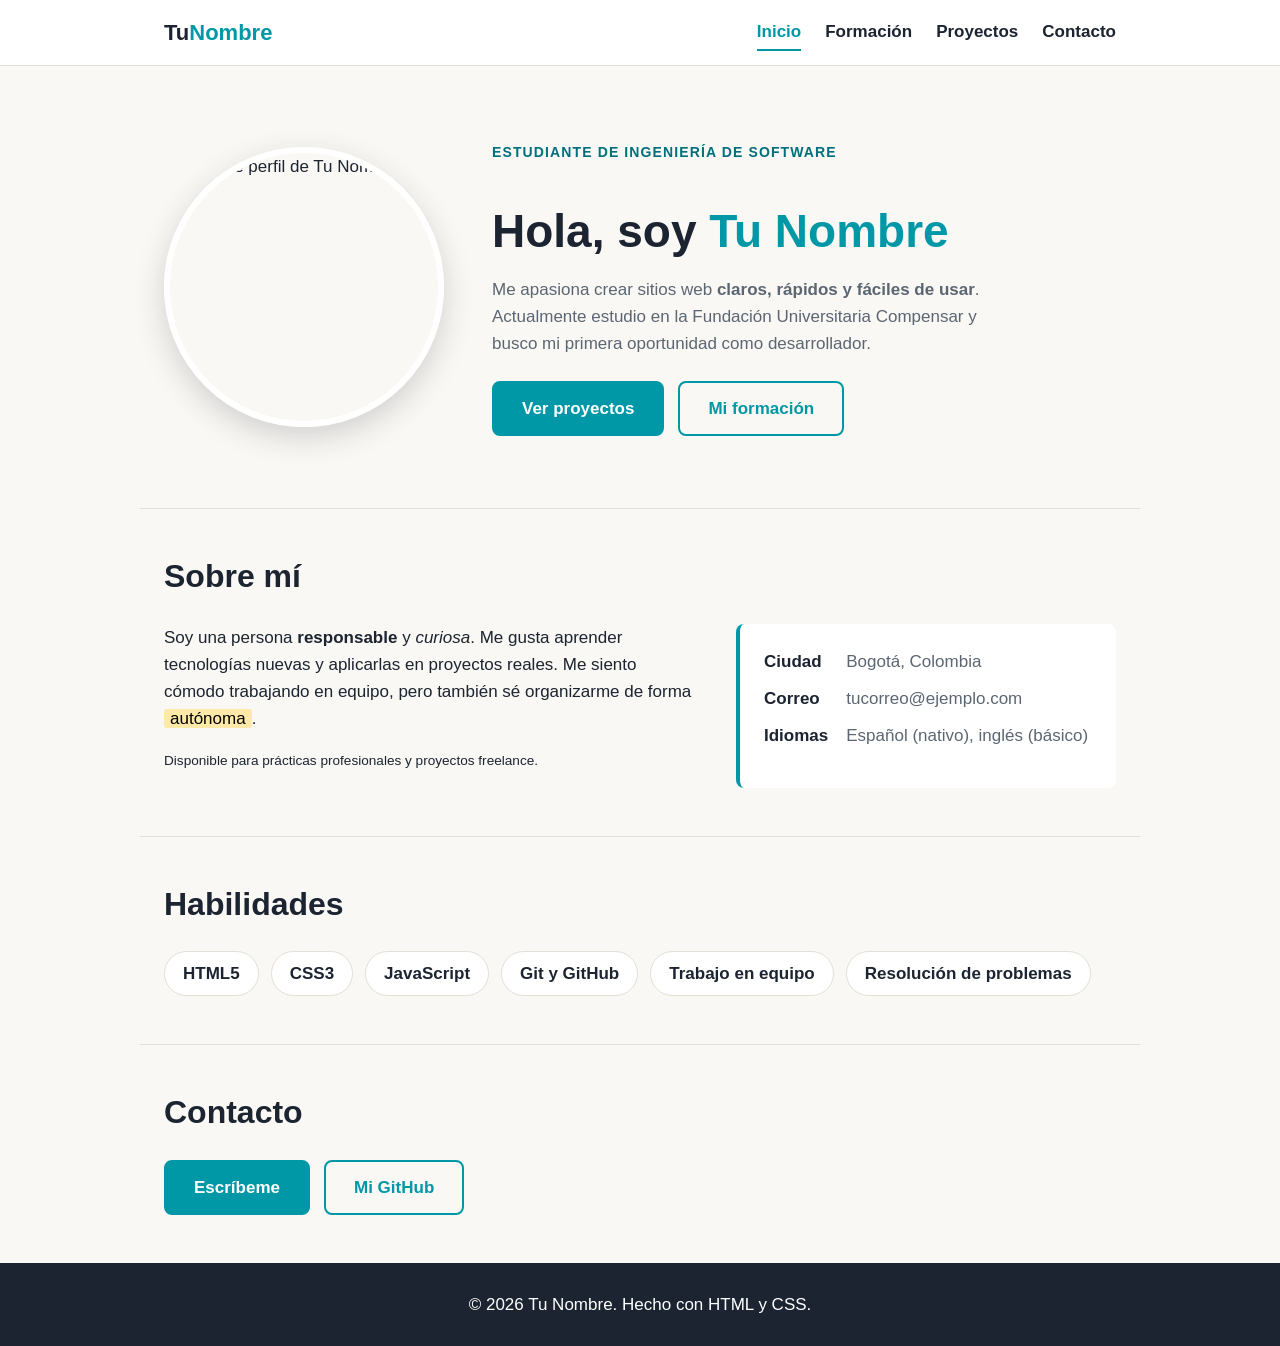
==== index.html @ be74432a "hoja de vida" ====
<!DOCTYPE html>
<html lang="es">
<head>
  <meta charset="UTF-8">
  <meta name="viewport" content="width=device-width, initial-scale=1.0">
  <meta name="description" content="Hoja de vida web de Tu Nombre, estudiante de Ingeniería de Software.">
  <title>Tu Nombre | Hoja de vida</title>
  <link rel="stylesheet" href="css/styles.css">
  <link rel="stylesheet" href="css/normalize.css">
</head>

<body>
  <!-- ENCABEZADO -->
  <header class="encabezado">
    <div class="encabezado-contenido">
      <a class="logo" href="index.html">Tu<span>Nombre</span></a>
      <nav class="menu">
        <a class="activo" href="index.html">Inicio</a>
        <a href="formacion.html">Formación</a>
        <a href="proyectos.html">Proyectos</a>
        <a href="#contacto">Contacto</a>
      </nav>
    </div>
  </header>

  <main>
    <!-- SECCIÓN INICIO -->
    <section class="inicio">
      <div class="foto">
        <img src="img/foto.svg" alt="Foto de perfil de Tu Nombre">
      </div>
      <div class="inicio-texto">
        <span class="etiqueta">Estudiante de Ingeniería de Software</span>
        <h1>Hola, soy <em>Tu Nombre</em></h1>
        <p>Me apasiona crear sitios web <strong>claros, rápidos y fáciles de usar</strong>. Actualmente estudio en la Fundación Universitaria Compensar y busco mi primera oportunidad como desarrollador.</p>
        <div class="botones">
          <a class="boton" href="proyectos.html">Ver proyectos</a>
          <a class="boton boton-claro" href="formacion.html">Mi formación</a>
        </div>
      </div>
    </section>

    <!-- SECCIÓN SOBRE MÍ -->
    <section class="seccion" id="sobre-mi">
      <h2>Sobre mí</h2>
      <div class="sobre-mi">
        <div class="sobre-mi-texto">
          <p>Soy una persona <strong>responsable</strong> y <em>curiosa</em>. Me gusta aprender tecnologías nuevas y aplicarlas en proyectos reales. Me siento cómodo trabajando en equipo, pero también sé organizarme de forma <mark>autónoma</mark>.</p>
          <p><small>Disponible para prácticas profesionales y proyectos freelance.</small></p>
        </div>
        <dl class="datos">
          <dt>Ciudad</dt>
          <dd>Bogotá, Colombia</dd>
          <dt>Correo</dt>
          <dd>tucorreo@ejemplo.com</dd>
          <dt>Idiomas</dt>
          <dd>Español (nativo), inglés (básico)</dd>
        </dl>
      </div>
    </section>

    <!-- SECCIÓN HABILIDADES -->
    <section class="seccion" id="habilidades">
      <h2>Habilidades</h2>
      <ul class="habilidades">
        <li>HTML5</li>
        <li>CSS3</li>
        <li>JavaScript</li>
        <li>Git y GitHub</li>
        <li>Trabajo en equipo</li>
        <li>Resolución de problemas</li>
      </ul>
    </section>

    <!-- SECCIÓN CONTACTO -->
    <section class="seccion" id="contacto">
      <h2>Contacto</h2>
      <div class="contacto">
        <a class="boton" href="mailto:tucorreo@ejemplo.com">Escríbeme</a>
        <a class="boton boton-claro" href="https://github.com/" target="_blank" rel="noopener noreferrer">Mi GitHub</a>
      </div>
    </section>
  </main>

  <!-- PIE DE PÁGINA -->
  <footer class="pie">
    <p>© 2026 Tu Nombre. Hecho con HTML y CSS.</p>
  </footer>
</body>
</html>
---- css/styles.css ----
/* PALETA DE COLORES */
:root {
  --tinta: #1b2430;
  --papel: #faf8f4;
  --acento: #0097A7;
  --acentoOscuro: #006f7c;
  --linea: #e4dfd6;
  --blanco: #fff;
  --gris: #5b6672;
}

/* estilos generales */
* {
  box-sizing: border-box;
  margin: 0;
  padding: 0;
}

html {
  scroll-behavior: smooth;
}

body {
  background: var(--papel);
  color: var(--tinta);
  font-family: 'Segoe UI', Roboto, Arial, sans-serif;
  font-size: 17px;
  line-height: 1.6;
}

img {
  display: block;
  max-width: 100%;
}

a {
  color: inherit;
  text-decoration: none;
}

h1, h2, h3 {
  line-height: 1.2;
}

mark {
  padding: 0 6px;
  background: #ffe9a8;
  border-radius: 3px;
}

/* ENCABEZADO */
.encabezado {
  position: sticky;
  top: 0;
  z-index: 10;
  background: var(--blanco);
  border-bottom: 1px solid var(--linea);
}

.encabezado-contenido {
  display: flex;
  align-items: center;
  justify-content: space-between;
  flex-wrap: wrap;
  gap: 12px;
  max-width: 1000px;
  margin: 0 auto;
  padding: 14px 24px;
}

.logo {
  font-size: 22px;
  font-weight: 800;
}

.logo span {
  color: var(--acento);
}

/* menu de navegacion */
.menu {
  display: flex;
  gap: 24px;
}

.menu a {
  padding: 4px 0;
  border-bottom: 2px solid transparent;
  font-weight: 600;
}

.menu a:hover,
.menu a.activo {
  color: var(--acento);
  border-bottom-color: var(--acento);
}

/* SECCIÓN INICIO */
.inicio {
  display: grid;
  grid-template-columns: 280px 1fr;
  align-items: center;
  gap: 48px;
  max-width: 1000px;
  margin: 0 auto;
  padding: 72px 24px;
}

.foto {
  width: 280px;
  height: 280px;
  overflow: hidden;
  border: 6px solid var(--blanco);
  border-radius: 50%;
  box-shadow: 0 10px 30px rgb(27 36 48 / 18%);
}

.foto img {
  width: 100%;
  height: 100%;
  object-fit: cover;
}

.etiqueta {
  display: inline-block;
  margin-bottom: 10px;
  color: var(--acentoOscuro);
  font-size: 14px;
  font-weight: 700;
  letter-spacing: 0.08em;
  text-transform: uppercase;
}

.inicio-texto h1 {
  margin-bottom: 16px;
  font-size: 46px;
}

.inicio-texto h1 em {
  color: var(--acento);
  font-style: normal;
}

.inicio-texto p {
  max-width: 520px;
  margin-bottom: 24px;
  color: var(--gris);
}

/* botones */
.botones,
.contacto {
  display: flex;
  flex-wrap: wrap;
  gap: 14px;
}

.boton {
  display: inline-block;
  padding: 12px 28px;
  background: var(--acento);
  border: 2px solid var(--acento);
  border-radius: 8px;
  color: var(--blanco);
  font-weight: 700;
  transition: background 0.2s ease;
}

.boton:hover {
  background: var(--acentoOscuro);
  border-color: var(--acentoOscuro);
}

.boton-claro {
  background: transparent;
  color: var(--acento);
}

.boton-claro:hover {
  background: var(--acento);
  color: var(--blanco);
}

/* SECCIONES */
.seccion {
  max-width: 1000px;
  margin: 0 auto;
  padding: 48px 24px;
  border-top: 1px solid var(--linea);
}

.seccion h2 {
  margin-bottom: 28px;
  font-size: 32px;
}

/* sobre mi */
.sobre-mi {
  display: grid;
  grid-template-columns: 1.4fr 1fr;
  gap: 40px;
}

.sobre-mi-texto p {
  margin-bottom: 14px;
}

.datos {
  display: grid;
  grid-template-columns: auto 1fr;
  gap: 10px 18px;
  align-content: start;
  padding: 24px;
  background: var(--blanco);
  border-left: 4px solid var(--acento);
  border-radius: 8px;
}

.datos dt {
  font-weight: 700;
}

.datos dd {
  color: var(--gris);
}

/* habilidades */
.habilidades {
  display: flex;
  flex-wrap: wrap;
  gap: 12px;
  list-style: none;
}

.habilidades li {
  padding: 8px 18px;
  background: var(--blanco);
  border: 1px solid var(--linea);
  border-radius: 30px;
  font-weight: 600;
}

.habilidades li:hover {
  background: var(--acento);
  border-color: var(--acento);
  color: var(--blanco);
}

/* TABLAS */
.tabla-contenedor {
  overflow-x: auto;
}

table {
  width: 100%;
  border-collapse: collapse;
  background: var(--blanco);
  border-radius: 8px;
}

caption {
  padding-bottom: 10px;
  color: var(--gris);
  font-style: italic;
  text-align: left;
}

th,
td {
  padding: 14px 16px;
  border-bottom: 1px solid var(--linea);
  text-align: left;
}

th {
  background: var(--tinta);
  color: var(--blanco);
}

tbody tr:hover {
  background: #eef8f9;
}

/* PROYECTOS */
.proyectos {
  display: grid;
  grid-template-columns: repeat(auto-fit, minmax(260px, 1fr));
  gap: 24px;
}

.proyecto {
  display: flex;
  flex-direction: column;
  gap: 8px;
  padding: 24px;
  background: var(--blanco);
  border-top: 4px solid var(--acento);
  border-radius: 8px;
  box-shadow: 0 4px 14px rgb(27 36 48 / 8%);
  transition: transform 0.2s ease;
}

.proyecto:hover {
  transform: translateY(-4px);
}

.proyecto p {
  color: var(--gris);
}

.enlace {
  margin-top: auto;
  color: var(--acento);
  font-weight: 700;
}

/* PIE DE PÁGINA */
.pie {
  padding: 28px 24px;
  background: var(--tinta);
  color: var(--blanco);
  text-align: center;
}

/* pantallas pequeñas */
@media (max-width: 760px) {
  .inicio {
    grid-template-columns: 1fr;
    justify-items: center;
    text-align: center;
    padding: 48px 24px;
  }

  .inicio-texto p {
    margin-left: auto;
    margin-right: auto;
  }

  .botones {
    justify-content: center;
  }

  .inicio-texto h1 {
    font-size: 36px;
  }

  .sobre-mi {
    grid-template-columns: 1fr;
  }
}
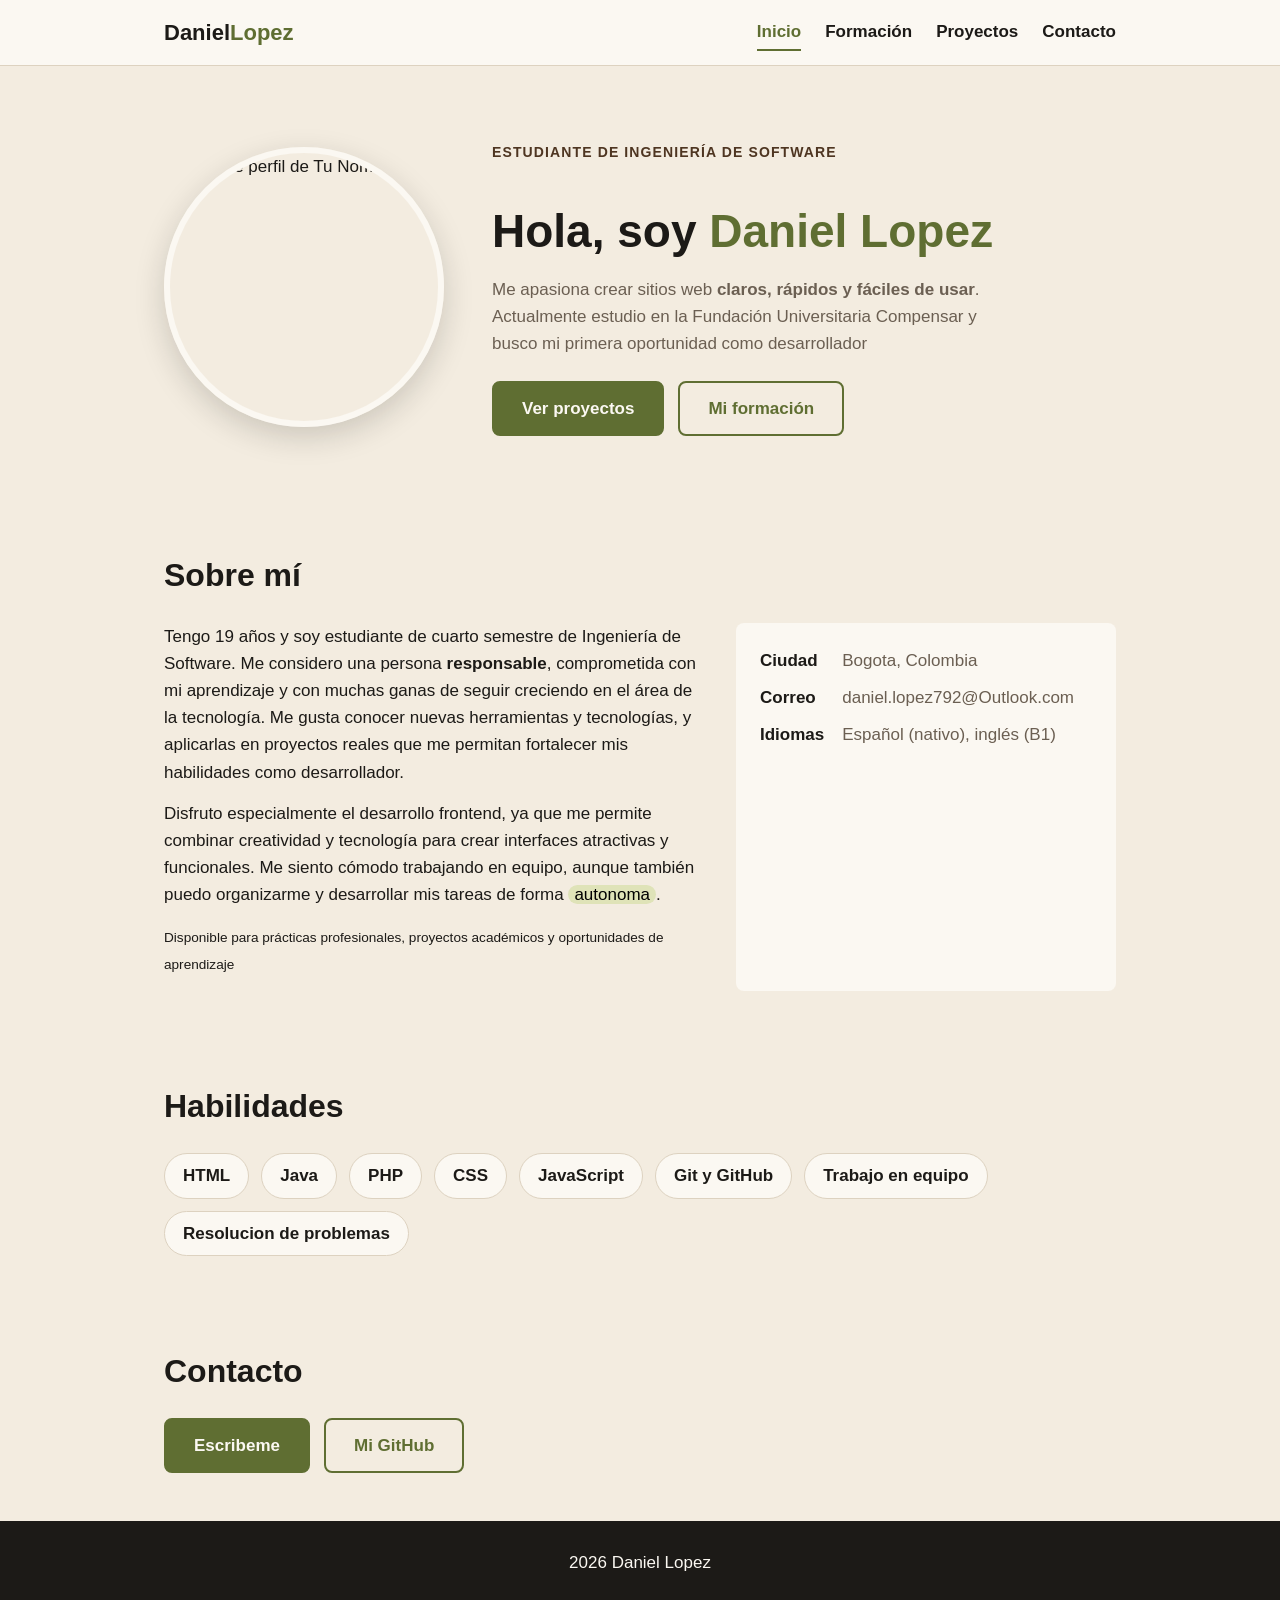
==== commit 75cdef28: "19/10" ====
--- a/index.html
+++ b/index.html
@@ -4,16 +4,17 @@
   <meta charset="UTF-8">
   <meta name="viewport" content="width=device-width, initial-scale=1.0">
   <meta name="description" content="Hoja de vida web de Tu Nombre, estudiante de Ingeniería de Software.">
-  <title>Tu Nombre | Hoja de vida</title>
+  <title>Daniel Lopez | Hoja de vida</title>
   <link rel="stylesheet" href="css/styles.css">
   <link rel="stylesheet" href="css/normalize.css">
 </head>
 
 <body>
-  <!-- ENCABEZADO -->
+  <!-- encabezado -->
+
   <header class="encabezado">
     <div class="encabezado-contenido">
-      <a class="logo" href="index.html">Tu<span>Nombre</span></a>
+      <a class="logo" href="index.html">Daniel<span>Lopez</span></a>
       <nav class="menu">
         <a class="activo" href="index.html">Inicio</a>
         <a href="formacion.html">Formación</a>
@@ -24,15 +25,17 @@
   </header>
 
   <main>
-    <!-- SECCIÓN INICIO -->
+
+    <!-- inicio -->
+
     <section class="inicio">
       <div class="foto">
         <img src="img/foto.svg" alt="Foto de perfil de Tu Nombre">
       </div>
       <div class="inicio-texto">
         <span class="etiqueta">Estudiante de Ingeniería de Software</span>
-        <h1>Hola, soy <em>Tu Nombre</em></h1>
-        <p>Me apasiona crear sitios web <strong>claros, rápidos y fáciles de usar</strong>. Actualmente estudio en la Fundación Universitaria Compensar y busco mi primera oportunidad como desarrollador.</p>
+        <h1>Hola, soy <em>Daniel Lopez</em></h1>
+        <p>Me apasiona crear sitios web <strong>claros, rápidos y fáciles de usar</strong>. Actualmente estudio en la Fundación Universitaria Compensar y busco mi primera oportunidad como desarrollador</p>
         <div class="botones">
           <a class="boton" href="proyectos.html">Ver proyectos</a>
           <a class="boton boton-claro" href="formacion.html">Mi formación</a>
@@ -40,51 +43,67 @@
       </div>
     </section>
 
-    <!-- SECCIÓN SOBRE MÍ -->
+    <!-- yo -->
+
     <section class="seccion" id="sobre-mi">
       <h2>Sobre mí</h2>
       <div class="sobre-mi">
         <div class="sobre-mi-texto">
-          <p>Soy una persona <strong>responsable</strong> y <em>curiosa</em>. Me gusta aprender tecnologías nuevas y aplicarlas en proyectos reales. Me siento cómodo trabajando en equipo, pero también sé organizarme de forma <mark>autónoma</mark>.</p>
-          <p><small>Disponible para prácticas profesionales y proyectos freelance.</small></p>
+          <p>
+      Tengo 19 años y soy estudiante de cuarto semestre de Ingeniería de Software. Me considero una persona
+    <strong>responsable</strong>, comprometida con mi aprendizaje y con muchas ganas de seguir creciendo en el área de la tecnología. Me gusta conocer nuevas herramientas y tecnologías, y aplicarlas en proyectos reales que me permitan fortalecer mis habilidades como desarrollador.
+          </p>
+
+      <p>
+      Disfruto especialmente el desarrollo frontend, ya que me permite combinar creatividad y tecnología para crear interfaces atractivas y funcionales. Me siento cómodo trabajando en equipo, aunque también puedo organizarme y desarrollar mis tareas de forma <mark>autonoma</mark>.
+      </p>
+
+      <p>
+      <small>Disponible para prácticas profesionales, proyectos académicos y oportunidades de aprendizaje</small>
+      </p>
+
         </div>
         <dl class="datos">
           <dt>Ciudad</dt>
-          <dd>Bogotá, Colombia</dd>
+          <dd>Bogota, Colombia</dd>
           <dt>Correo</dt>
-          <dd>tucorreo@ejemplo.com</dd>
+          <dd>daniel.lopez792@Outlook.com</dd>
           <dt>Idiomas</dt>
-          <dd>Español (nativo), inglés (básico)</dd>
+          <dd>Español (nativo), inglés (B1)</dd>
         </dl>
       </div>
     </section>
 
-    <!-- SECCIÓN HABILIDADES -->
+    <!-- skills -->
+
     <section class="seccion" id="habilidades">
       <h2>Habilidades</h2>
       <ul class="habilidades">
-        <li>HTML5</li>
-        <li>CSS3</li>
+        <li>HTML</li>
+        <li>Java</li>
+        <li>PHP</li>
+        <li>CSS</li>
         <li>JavaScript</li>
         <li>Git y GitHub</li>
         <li>Trabajo en equipo</li>
-        <li>Resolución de problemas</li>
+        <li>Resolucion de problemas</li>
       </ul>
     </section>
 
-    <!-- SECCIÓN CONTACTO -->
+    <!-- contacto-->
+     
     <section class="seccion" id="contacto">
       <h2>Contacto</h2>
       <div class="contacto">
-        <a class="boton" href="mailto:tucorreo@ejemplo.com">Escríbeme</a>
-        <a class="boton boton-claro" href="https://github.com/" target="_blank" rel="noopener noreferrer">Mi GitHub</a>
+        <a class="boton" href="daniel.lopez792@outlook.com">Escribeme</a>
+        <a class="boton boton-claro" href="https://github.com/daniprz792" target="_blank" rel="noopener noreferrer">Mi GitHub</a>
       </div>
     </section>
   </main>
 
-  <!-- PIE DE PÁGINA -->
+  <!-- footer -->
   <footer class="pie">
-    <p>© 2026 Tu Nombre. Hecho con HTML y CSS.</p>
+    <p> 2026 Daniel Lopez </p>
   </footer>
 </body>
 </html>
--- a/css/styles.css
+++ b/css/styles.css
@@ -1,12 +1,13 @@
 /* PALETA DE COLORES */
 :root {
-  --tinta: #1b2430;
-  --papel: #faf8f4;
-  --acento: #0097A7;
-  --acentoOscuro: #006f7c;
-  --linea: #e4dfd6;
-  --blanco: #fff;
-  --gris: #5b6672;
+  --negro: #1c1a17; /*negro*/
+  --beige: #f3ece0; /*beige*/
+  --verde: #5f6e32;  /*verde*/
+  --VerdeOscuro: #46531f;  /*verde oscuro*/
+  --cafe: #4e3521; 
+  --linea: #ddd2c0; 
+  --blanco: #fbf8f2;
+  --gris: #6b5f52;
 }
 
 /* estilos generales */
@@ -21,8 +22,8 @@
 }
 
 body {
-  background: var(--papel);
-  color: var(--tinta);
+  background: var(--beige);
+  color: var(--negro);
   font-family: 'Segoe UI', Roboto, Arial, sans-serif;
   font-size: 17px;
   line-height: 1.6;
@@ -44,11 +45,11 @@
 
 mark {
   padding: 0 6px;
-  background: #ffe9a8;
-  border-radius: 3px;
-}
-
-/* ENCABEZADO */
+  background: #dfe3b8;
+  border-radius: 2rem;
+}
+
+/* encabezado */
 .encabezado {
   position: sticky;
   top: 0;
@@ -74,10 +75,10 @@
 }
 
 .logo span {
-  color: var(--acento);
-}
-
-/* menu de navegacion */
+  color: var(--verde);
+}
+
+/* menu de nav */
 .menu {
   display: flex;
   gap: 24px;
@@ -91,11 +92,11 @@
 
 .menu a:hover,
 .menu a.activo {
-  color: var(--acento);
-  border-bottom-color: var(--acento);
-}
-
-/* SECCIÓN INICIO */
+  color: var(--verde);
+  border-bottom-color: var(--verde);
+}
+
+/*seccion inicio*/
 .inicio {
   display: grid;
   grid-template-columns: 280px 1fr;
@@ -112,7 +113,7 @@
   overflow: hidden;
   border: 6px solid var(--blanco);
   border-radius: 50%;
-  box-shadow: 0 10px 30px rgb(27 36 48 / 18%);
+  box-shadow: 0 10px 30px rgb(28 26 23 / 18%);
 }
 
 .foto img {
@@ -124,7 +125,7 @@
 .etiqueta {
   display: inline-block;
   margin-bottom: 10px;
-  color: var(--acentoOscuro);
+  color: var(--cafe);
   font-size: 14px;
   font-weight: 700;
   letter-spacing: 0.08em;
@@ -137,7 +138,7 @@
 }
 
 .inicio-texto h1 em {
-  color: var(--acento);
+  color: var(--verde);
   font-style: normal;
 }
 
@@ -158,8 +159,8 @@
 .boton {
   display: inline-block;
   padding: 12px 28px;
-  background: var(--acento);
-  border: 2px solid var(--acento);
+  background: var(--verde);
+  border: 2px solid var(--verde);
   border-radius: 8px;
   color: var(--blanco);
   font-weight: 700;
@@ -167,26 +168,25 @@
 }
 
 .boton:hover {
-  background: var(--acentoOscuro);
-  border-color: var(--acentoOscuro);
+  background: var(--VerdeOscuro);
+  border-color: var(--VerdeOscuro);
 }
 
 .boton-claro {
   background: transparent;
-  color: var(--acento);
+  color: var(--verde);
 }
 
 .boton-claro:hover {
-  background: var(--acento);
-  color: var(--blanco);
-}
-
-/* SECCIONES */
+  background: var(--verde);
+  color: var(--blanco);
+}
+
+/*secciones*/
 .seccion {
   max-width: 1000px;
   margin: 0 auto;
   padding: 48px 24px;
-  border-top: 1px solid var(--linea);
 }
 
 .seccion h2 {
@@ -212,7 +212,6 @@
   align-content: start;
   padding: 24px;
   background: var(--blanco);
-  border-left: 4px solid var(--acento);
   border-radius: 8px;
 }
 
@@ -224,7 +223,7 @@
   color: var(--gris);
 }
 
-/* habilidades */
+/*skills*/
 .habilidades {
   display: flex;
   flex-wrap: wrap;
@@ -241,8 +240,8 @@
 }
 
 .habilidades li:hover {
-  background: var(--acento);
-  border-color: var(--acento);
+  background: var(--cafe);
+  border-color: var(--verde);
   color: var(--blanco);
 }
 
@@ -273,15 +272,15 @@
 }
 
 th {
-  background: var(--tinta);
+  background: var(--negro);
   color: var(--blanco);
 }
 
 tbody tr:hover {
-  background: #eef8f9;
-}
-
-/* PROYECTOS */
+  background: #ece4d2;
+}
+
+/*proyectos*/
 .proyectos {
   display: grid;
   grid-template-columns: repeat(auto-fit, minmax(260px, 1fr));
@@ -294,9 +293,9 @@
   gap: 8px;
   padding: 24px;
   background: var(--blanco);
-  border-top: 4px solid var(--acento);
+  border-top: 4px solid var(--cafe);
   border-radius: 8px;
-  box-shadow: 0 4px 14px rgb(27 36 48 / 8%);
+  box-shadow: 0 4px 14px rgb(28 26 23 / 10%);
   transition: transform 0.2s ease;
 }
 
@@ -310,19 +309,19 @@
 
 .enlace {
   margin-top: auto;
-  color: var(--acento);
+  color: var(--verde);
   font-weight: 700;
 }
 
-/* PIE DE PÁGINA */
+/*footer*/
 .pie {
   padding: 28px 24px;
-  background: var(--tinta);
+  background: var(--negro);
   color: var(--blanco);
   text-align: center;
 }
 
-/* pantallas pequeñas */
+/*mq*/
 @media (max-width: 760px) {
   .inicio {
     grid-template-columns: 1fr;
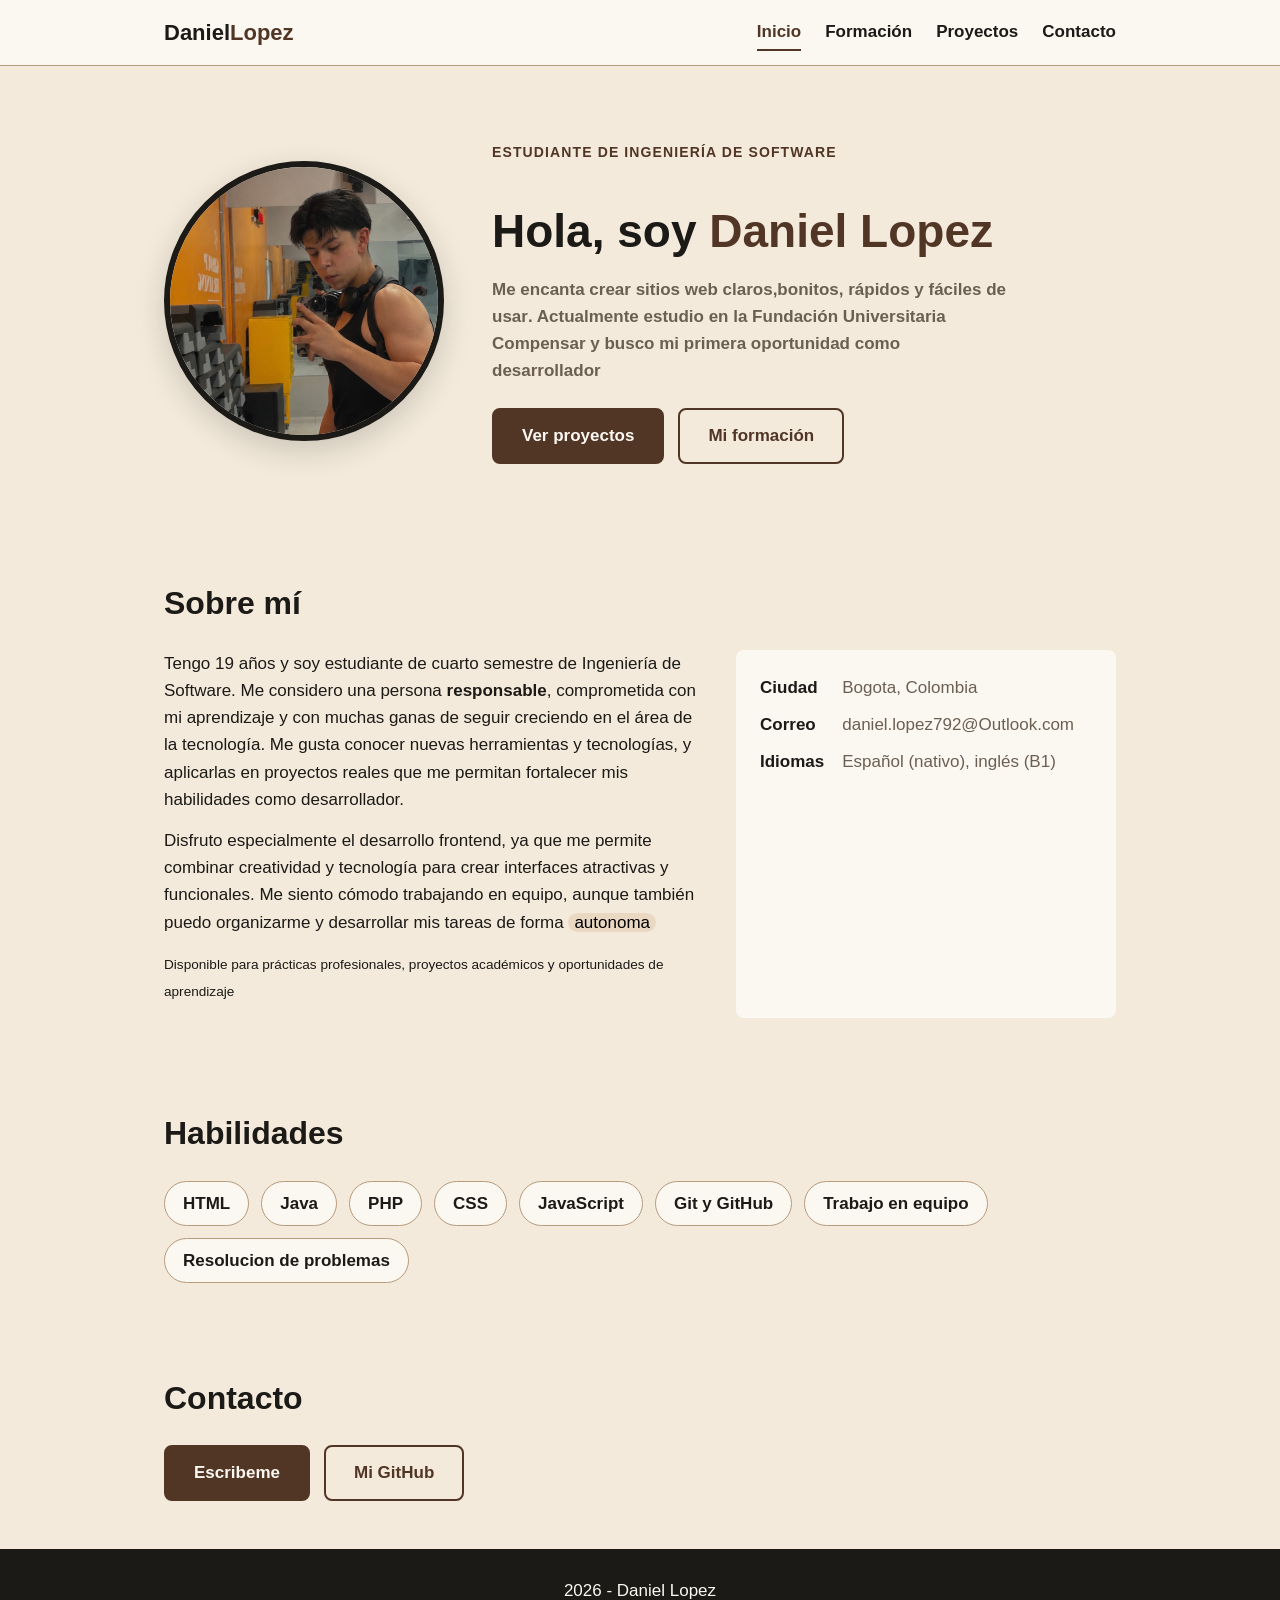
==== commit e49fc31b: "hoja de vida" ====
--- a/index.html
+++ b/index.html
@@ -4,12 +4,13 @@
   <meta charset="UTF-8">
   <meta name="viewport" content="width=device-width, initial-scale=1.0">
   <meta name="description" content="Hoja de vida web de Tu Nombre, estudiante de Ingeniería de Software.">
-  <title>Daniel Lopez | Hoja de vida</title>
+  <title>Daniel Lopez - Hoja de vida</title>
   <link rel="stylesheet" href="css/styles.css">
   <link rel="stylesheet" href="css/normalize.css">
 </head>
 
 <body>
+
   <!-- encabezado -->
 
   <header class="encabezado">
@@ -30,12 +31,12 @@
 
     <section class="inicio">
       <div class="foto">
-        <img src="img/foto.svg" alt="Foto de perfil de Tu Nombre">
+        <img src="img/foto yo.jfif" alt="foto de perfil mia">
       </div>
       <div class="inicio-texto">
         <span class="etiqueta">Estudiante de Ingeniería de Software</span>
         <h1>Hola, soy <em>Daniel Lopez</em></h1>
-        <p>Me apasiona crear sitios web <strong>claros, rápidos y fáciles de usar</strong>. Actualmente estudio en la Fundación Universitaria Compensar y busco mi primera oportunidad como desarrollador</p>
+        <p>Me encanta crear sitios web <strong>claros,bonitos, rápidos y fáciles de usar</strong>. Actualmente estudio en la Fundación Universitaria Compensar y busco mi primera oportunidad como desarrollador</p>
         <div class="botones">
           <a class="boton" href="proyectos.html">Ver proyectos</a>
           <a class="boton boton-claro" href="formacion.html">Mi formación</a>
@@ -55,7 +56,7 @@
           </p>
 
       <p>
-      Disfruto especialmente el desarrollo frontend, ya que me permite combinar creatividad y tecnología para crear interfaces atractivas y funcionales. Me siento cómodo trabajando en equipo, aunque también puedo organizarme y desarrollar mis tareas de forma <mark>autonoma</mark>.
+      Disfruto especialmente el desarrollo frontend, ya que me permite combinar creatividad y tecnología para crear interfaces atractivas y funcionales. Me siento cómodo trabajando en equipo, aunque también puedo organizarme y desarrollar mis tareas de forma <mark>autonoma</mark>
       </p>
 
       <p>
@@ -95,7 +96,7 @@
     <section class="seccion" id="contacto">
       <h2>Contacto</h2>
       <div class="contacto">
-        <a class="boton" href="daniel.lopez792@outlook.com">Escribeme</a>
+        <a class="boton" href="https://wa.me/573232522992" target="_blank" rel="noopener noreferrer">Escribeme</a>
         <a class="boton boton-claro" href="https://github.com/daniprz792" target="_blank" rel="noopener noreferrer">Mi GitHub</a>
       </div>
     </section>
@@ -103,7 +104,7 @@
 
   <!-- footer -->
   <footer class="pie">
-    <p> 2026 Daniel Lopez </p>
+    <p> 2026 - Daniel Lopez </p>
   </footer>
 </body>
 </html>
--- a/css/styles.css
+++ b/css/styles.css
@@ -1,11 +1,10 @@
 /* PALETA DE COLORES */
 :root {
   --negro: #1c1a17; /*negro*/
-  --beige: #f3ece0; /*beige*/
-  --verde: #5f6e32;  /*verde*/
-  --VerdeOscuro: #46531f;  /*verde oscuro*/
-  --cafe: #4e3521; 
-  --linea: #ddd2c0; 
+  --beige: #f3eadb;
+  --cafe: #513525;
+  --cafe-oscuro: #3e281c;
+  --linea: #b89b7b;
   --blanco: #fbf8f2;
   --gris: #6b5f52;
 }
@@ -22,6 +21,9 @@
 }
 
 body {
+  display: flex;
+  min-height: 100vh;
+  flex-direction: column;
   background: var(--beige);
   color: var(--negro);
   font-family: 'Segoe UI', Roboto, Arial, sans-serif;
@@ -29,6 +31,10 @@
   line-height: 1.6;
 }
 
+main {
+  flex: 1;
+}
+
 img {
   display: block;
   max-width: 100%;
@@ -45,7 +51,7 @@
 
 mark {
   padding: 0 6px;
-  background: #dfe3b8;
+  background: #ead8c3;
   border-radius: 2rem;
 }
 
@@ -75,7 +81,7 @@
 }
 
 .logo span {
-  color: var(--verde);
+  color: var(--cafe);
 }
 
 /* menu de nav */
@@ -92,8 +98,8 @@
 
 .menu a:hover,
 .menu a.activo {
-  color: var(--verde);
-  border-bottom-color: var(--verde);
+  color: var(--cafe);
+  border-bottom-color: var(--cafe);
 }
 
 /*seccion inicio*/
@@ -111,7 +117,7 @@
   width: 280px;
   height: 280px;
   overflow: hidden;
-  border: 6px solid var(--blanco);
+  border: 6px solid var(--negro);
   border-radius: 50%;
   box-shadow: 0 10px 30px rgb(28 26 23 / 18%);
 }
@@ -137,8 +143,12 @@
   font-size: 46px;
 }
 
+.inicio-texto {
+  font-weight: 700;
+}
+
 .inicio-texto h1 em {
-  color: var(--verde);
+  color: var(--cafe);
   font-style: normal;
 }
 
@@ -159,8 +169,8 @@
 .boton {
   display: inline-block;
   padding: 12px 28px;
-  background: var(--verde);
-  border: 2px solid var(--verde);
+  background: var(--cafe);
+  border: 2px solid var(--cafe);
   border-radius: 8px;
   color: var(--blanco);
   font-weight: 700;
@@ -168,17 +178,17 @@
 }
 
 .boton:hover {
-  background: var(--VerdeOscuro);
-  border-color: var(--VerdeOscuro);
+  background: var(--cafe-oscuro);
+  border-color: var(--cafe-oscuro);
 }
 
 .boton-claro {
   background: transparent;
-  color: var(--verde);
+  color: var(--cafe);
 }
 
 .boton-claro:hover {
-  background: var(--verde);
+  background: var(--cafe);
   color: var(--blanco);
 }
 
@@ -241,7 +251,7 @@
 
 .habilidades li:hover {
   background: var(--cafe);
-  border-color: var(--verde);
+  border-color: var(--cafe);
   color: var(--blanco);
 }
 
@@ -277,7 +287,7 @@
 }
 
 tbody tr:hover {
-  background: #ece4d2;
+  background: #ead8c3;
 }
 
 /*proyectos*/
@@ -307,9 +317,40 @@
   color: var(--gris);
 }
 
+.boton-galeria {
+  align-self: flex-start;
+  margin-top: 8px;
+  cursor: pointer;
+  font: inherit;
+}
+
+.galeria {
+  display: grid;
+  grid-template-columns: repeat(auto-fit, minmax(120px, 1fr));
+  gap: 12px;
+  margin-top: 12px;
+}
+
+.galeria[hidden] {
+  display: none;
+}
+
+.galeria img {
+  width: 100%;
+  height: 110px;
+  border: 1px solid var(--linea);
+  border-radius: 6px;
+  object-fit: cover;
+  transition: transform 0.2s ease;
+}
+
+.galeria img:hover {
+  transform: scale(1.04);
+}
+
 .enlace {
   margin-top: auto;
-  color: var(--verde);
+  color: var(--cafe);
   font-weight: 700;
 }
 
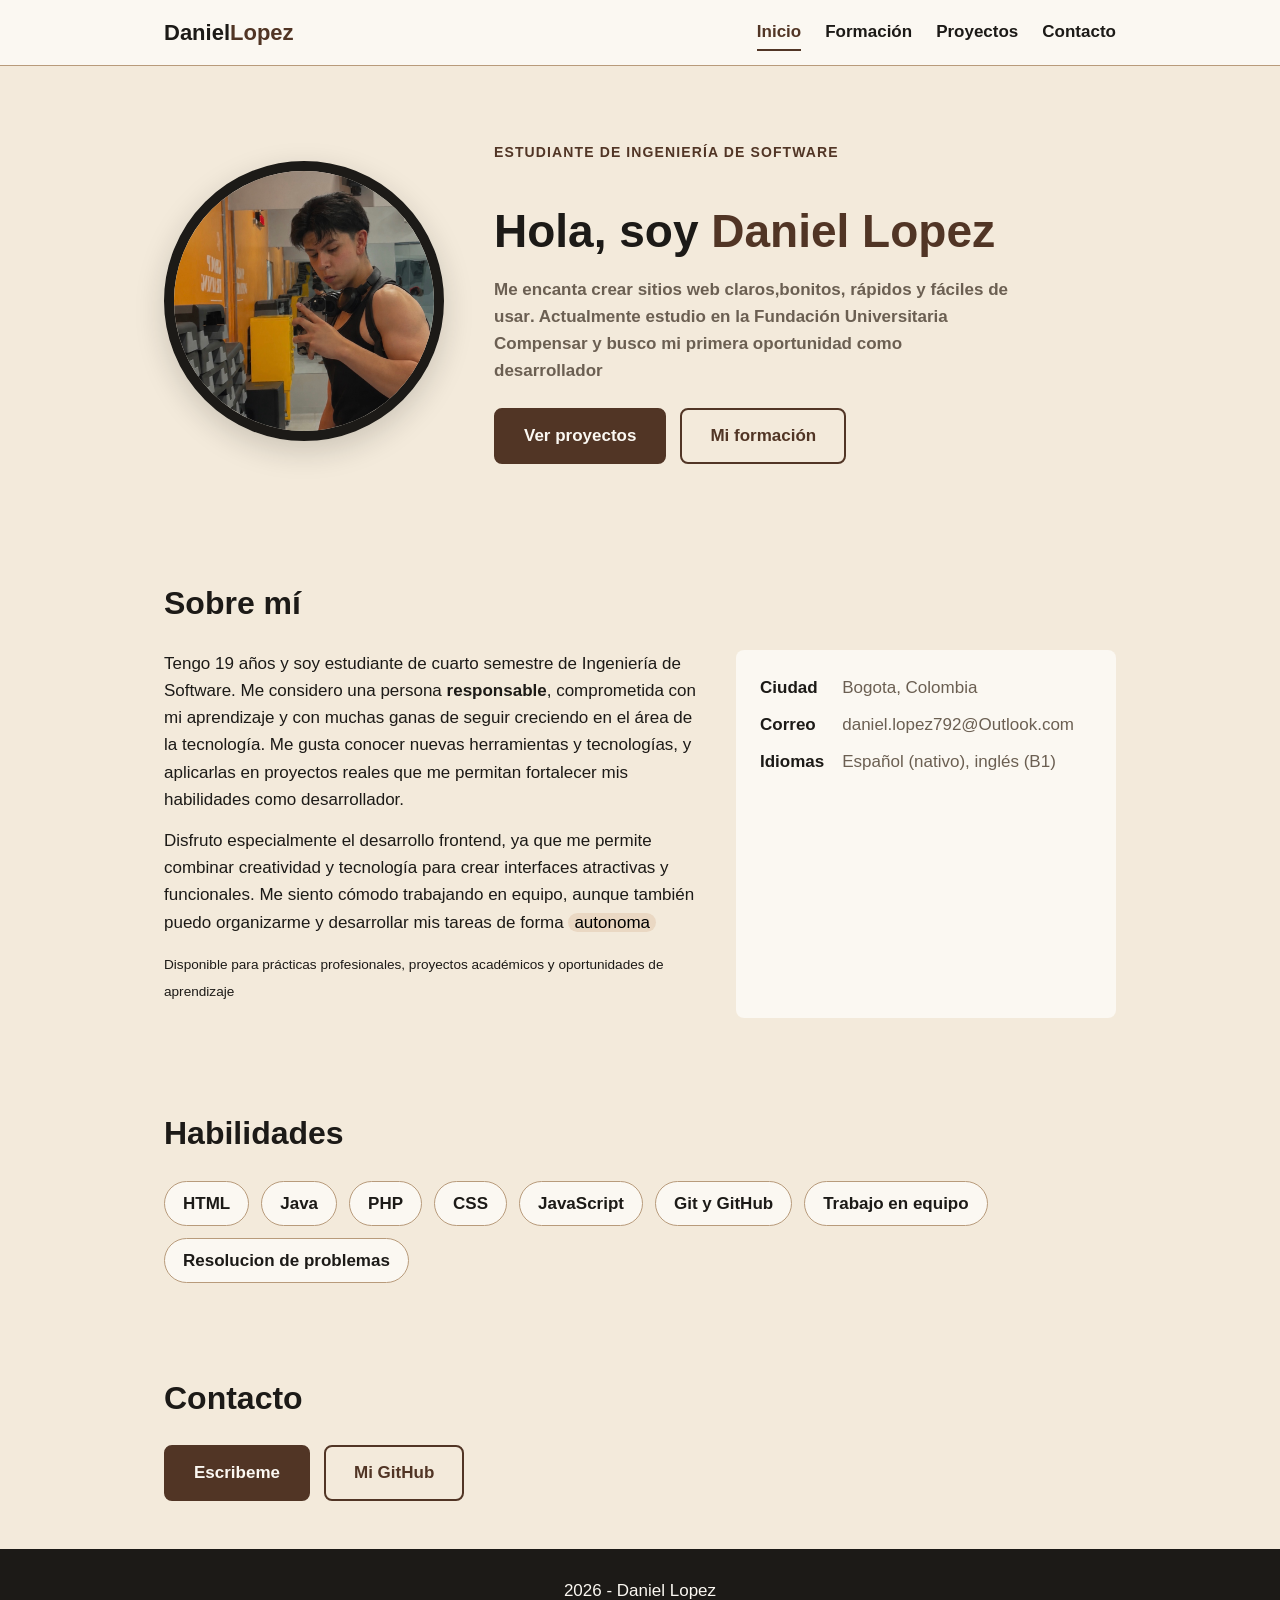
==== commit f7a335a8: "28-10" ====
--- a/index.html
+++ b/index.html
@@ -3,10 +3,10 @@
 <head>
   <meta charset="UTF-8">
   <meta name="viewport" content="width=device-width, initial-scale=1.0">
-  <meta name="description" content="Hoja de vida web de Tu Nombre, estudiante de Ingeniería de Software.">
+  <meta name="description" content="hoja de vida yo.">
   <title>Daniel Lopez - Hoja de vida</title>
+  <link rel="stylesheet" href="css/normalize.css">
   <link rel="stylesheet" href="css/styles.css">
-  <link rel="stylesheet" href="css/normalize.css">
 </head>
 
 <body>
@@ -30,13 +30,16 @@
     <!-- inicio -->
 
     <section class="inicio">
+
       <div class="foto">
         <img src="img/foto yo.jfif" alt="foto de perfil mia">
       </div>
+      
       <div class="inicio-texto">
         <span class="etiqueta">Estudiante de Ingeniería de Software</span>
         <h1>Hola, soy <em>Daniel Lopez</em></h1>
         <p>Me encanta crear sitios web <strong>claros,bonitos, rápidos y fáciles de usar</strong>. Actualmente estudio en la Fundación Universitaria Compensar y busco mi primera oportunidad como desarrollador</p>
+       
         <div class="botones">
           <a class="boton" href="proyectos.html">Ver proyectos</a>
           <a class="boton boton-claro" href="formacion.html">Mi formación</a>
@@ -47,6 +50,7 @@
     <!-- yo -->
 
     <section class="seccion" id="sobre-mi">
+      
       <h2>Sobre mí</h2>
       <div class="sobre-mi">
         <div class="sobre-mi-texto">
--- a/css/styles.css
+++ b/css/styles.css
@@ -1,4 +1,4 @@
-/* PALETA DE COLORES */
+/*  paleta de colores  */
 :root {
   --negro: #1c1a17; /*negro*/
   --beige: #f3eadb;
@@ -17,6 +17,7 @@
 }
 
 html {
+  font-size: 62.5%; /* 1rem = 10px */
   scroll-behavior: smooth;
 }
 
@@ -27,7 +28,7 @@
   background: var(--beige);
   color: var(--negro);
   font-family: 'Segoe UI', Roboto, Arial, sans-serif;
-  font-size: 17px;
+  font-size: 1.7rem;
   line-height: 1.6;
 }
 
@@ -50,7 +51,7 @@
 }
 
 mark {
-  padding: 0 6px;
+  padding: 0 0.6rem;
   background: #ead8c3;
   border-radius: 2rem;
 }
@@ -69,14 +70,14 @@
   align-items: center;
   justify-content: space-between;
   flex-wrap: wrap;
-  gap: 12px;
-  max-width: 1000px;
+  gap: 1.2rem;
+  max-width: 100rem;
   margin: 0 auto;
-  padding: 14px 24px;
+  padding: 1.4rem 2.4rem;
 }
 
 .logo {
-  font-size: 22px;
+  font-size: 2.2rem;
   font-weight: 800;
 }
 
@@ -87,12 +88,12 @@
 /* menu de nav */
 .menu {
   display: flex;
-  gap: 24px;
+  gap: 2.4rem;
 }
 
 .menu a {
-  padding: 4px 0;
-  border-bottom: 2px solid transparent;
+  padding: 0.4rem 0;
+  border-bottom: 0.2rem solid transparent;
   font-weight: 600;
 }
 
@@ -105,21 +106,21 @@
 /*seccion inicio*/
 .inicio {
   display: grid;
-  grid-template-columns: 280px 1fr;
+  grid-template-columns: 28rem 1fr;
   align-items: center;
-  gap: 48px;
-  max-width: 1000px;
+  gap: 5rem;
+  max-width: 100rem;
   margin: 0 auto;
-  padding: 72px 24px;
+  padding: 7.2rem 2.4rem;
 }
 
 .foto {
-  width: 280px;
-  height: 280px;
+  width: 28rem;
+  height: 28rem;
   overflow: hidden;
-  border: 6px solid var(--negro);
+  border: 1rem solid var(--negro);
   border-radius: 50%;
-  box-shadow: 0 10px 30px rgb(28 26 23 / 18%);
+  box-shadow: 0 1rem 3rem rgb(28 26 23 / 18%);
 }
 
 .foto img {
@@ -130,17 +131,17 @@
 
 .etiqueta {
   display: inline-block;
-  margin-bottom: 10px;
-  color: var(--cafe);
-  font-size: 14px;
+  margin-bottom: 1rem;
+  color: var(--cafe);
+  font-size: 1.4rem;
   font-weight: 700;
   letter-spacing: 0.08em;
   text-transform: uppercase;
 }
 
 .inicio-texto h1 {
-  margin-bottom: 16px;
-  font-size: 46px;
+  margin-bottom: 1.6rem;
+  font-size: 4.6rem;
 }
 
 .inicio-texto {
@@ -153,25 +154,25 @@
 }
 
 .inicio-texto p {
-  max-width: 520px;
-  margin-bottom: 24px;
+  max-width: 52rem;
+  margin-bottom: 2.4rem;
   color: var(--gris);
 }
 
-/* botones */
+/* btns */
 .botones,
 .contacto {
   display: flex;
   flex-wrap: wrap;
-  gap: 14px;
+  gap: 1.4rem;
 }
 
 .boton {
   display: inline-block;
-  padding: 12px 28px;
+  padding: 1.2rem 2.8rem;
   background: var(--cafe);
-  border: 2px solid var(--cafe);
-  border-radius: 8px;
+  border: 0.2rem solid var(--cafe);
+  border-radius: 0.8rem;
   color: var(--blanco);
   font-weight: 700;
   transition: background 0.2s ease;
@@ -194,35 +195,35 @@
 
 /*secciones*/
 .seccion {
-  max-width: 1000px;
+  max-width: 100rem;
   margin: 0 auto;
-  padding: 48px 24px;
+  padding: 4.8rem 2.4rem;
 }
 
 .seccion h2 {
-  margin-bottom: 28px;
-  font-size: 32px;
+  margin-bottom: 2.8rem;
+  font-size: 3.2rem;
 }
 
 /* sobre mi */
 .sobre-mi {
   display: grid;
   grid-template-columns: 1.4fr 1fr;
-  gap: 40px;
+  gap: 4rem;
 }
 
 .sobre-mi-texto p {
-  margin-bottom: 14px;
+  margin-bottom: 1.4rem;
 }
 
 .datos {
   display: grid;
   grid-template-columns: auto 1fr;
-  gap: 10px 18px;
+  gap: 1rem 1.8rem;
   align-content: start;
-  padding: 24px;
+  padding: 2.4rem;
   background: var(--blanco);
-  border-radius: 8px;
+  border-radius: 0.8rem;
 }
 
 .datos dt {
@@ -237,15 +238,15 @@
 .habilidades {
   display: flex;
   flex-wrap: wrap;
-  gap: 12px;
+  gap: 1.2rem;
   list-style: none;
 }
 
 .habilidades li {
-  padding: 8px 18px;
+  padding: 0.8rem 1.8rem;
   background: var(--blanco);
   border: 1px solid var(--linea);
-  border-radius: 30px;
+  border-radius: 3rem;
   font-weight: 600;
 }
 
@@ -264,11 +265,11 @@
   width: 100%;
   border-collapse: collapse;
   background: var(--blanco);
-  border-radius: 8px;
+  border-radius: 0.8rem;
 }
 
 caption {
-  padding-bottom: 10px;
+  padding-bottom: 1rem;
   color: var(--gris);
   font-style: italic;
   text-align: left;
@@ -276,7 +277,7 @@
 
 th,
 td {
-  padding: 14px 16px;
+  padding: 1.4rem 1.6rem;
   border-bottom: 1px solid var(--linea);
   text-align: left;
 }
@@ -287,30 +288,30 @@
 }
 
 tbody tr:hover {
-  background: #ead8c3;
+  background: #ead8c3; /* beige */
 }
 
 /*proyectos*/
 .proyectos {
   display: grid;
-  grid-template-columns: repeat(auto-fit, minmax(260px, 1fr));
-  gap: 24px;
+  grid-template-columns: repeat(auto-fit, minmax(26rem, 1fr));
+  gap: 2.4rem;
 }
 
 .proyecto {
   display: flex;
   flex-direction: column;
-  gap: 8px;
-  padding: 24px;
+  gap: 0.8rem;
+  padding: 2.4rem;
   background: var(--blanco);
-  border-top: 4px solid var(--cafe);
-  border-radius: 8px;
-  box-shadow: 0 4px 14px rgb(28 26 23 / 10%);
+  border-top: 0.4rem solid var(--cafe);
+  border-radius: 0.8rem;
+  box-shadow: 0 0.4rem 1.4rem rgb(28 26 23 / 10%);
   transition: transform 0.2s ease;
 }
 
 .proyecto:hover {
-  transform: translateY(-4px);
+  transform: translateY(-0.4rem);
 }
 
 .proyecto p {
@@ -319,16 +320,16 @@
 
 .boton-galeria {
   align-self: flex-start;
-  margin-top: 8px;
+  margin-top: 0.8rem;
   cursor: pointer;
   font: inherit;
 }
 
 .galeria {
   display: grid;
-  grid-template-columns: repeat(auto-fit, minmax(120px, 1fr));
-  gap: 12px;
-  margin-top: 12px;
+  grid-template-columns: repeat(auto-fit, minmax(12rem, 1fr));
+  gap: 1.2rem;
+  margin-top: 1.2rem;
 }
 
 .galeria[hidden] {
@@ -337,9 +338,9 @@
 
 .galeria img {
   width: 100%;
-  height: 110px;
+  height: 11rem;
   border: 1px solid var(--linea);
-  border-radius: 6px;
+  border-radius: 0.6rem;
   object-fit: cover;
   transition: transform 0.2s ease;
 }
@@ -356,7 +357,7 @@
 
 /*footer*/
 .pie {
-  padding: 28px 24px;
+  padding: 2.8rem 2.4rem;
   background: var(--negro);
   color: var(--blanco);
   text-align: center;
@@ -364,11 +365,27 @@
 
 /*mq*/
 @media (max-width: 760px) {
+  .encabezado-contenido {
+    justify-content: center;
+  }
+
+  .menu {
+    width: 100%;
+    justify-content: center;
+    flex-wrap: wrap;
+    gap: 0.8rem 1.8rem;
+  }
+
   .inicio {
     grid-template-columns: 1fr;
     justify-items: center;
     text-align: center;
-    padding: 48px 24px;
+    padding: 4.8rem 2.4rem;
+  }
+
+  .foto {
+    width: min(28rem, 75vw);
+    height: min(28rem, 75vw);
   }
 
   .inicio-texto p {
@@ -381,7 +398,7 @@
   }
 
   .inicio-texto h1 {
-    font-size: 36px;
+    font-size: 3.6rem;
   }
 
   .sobre-mi {
